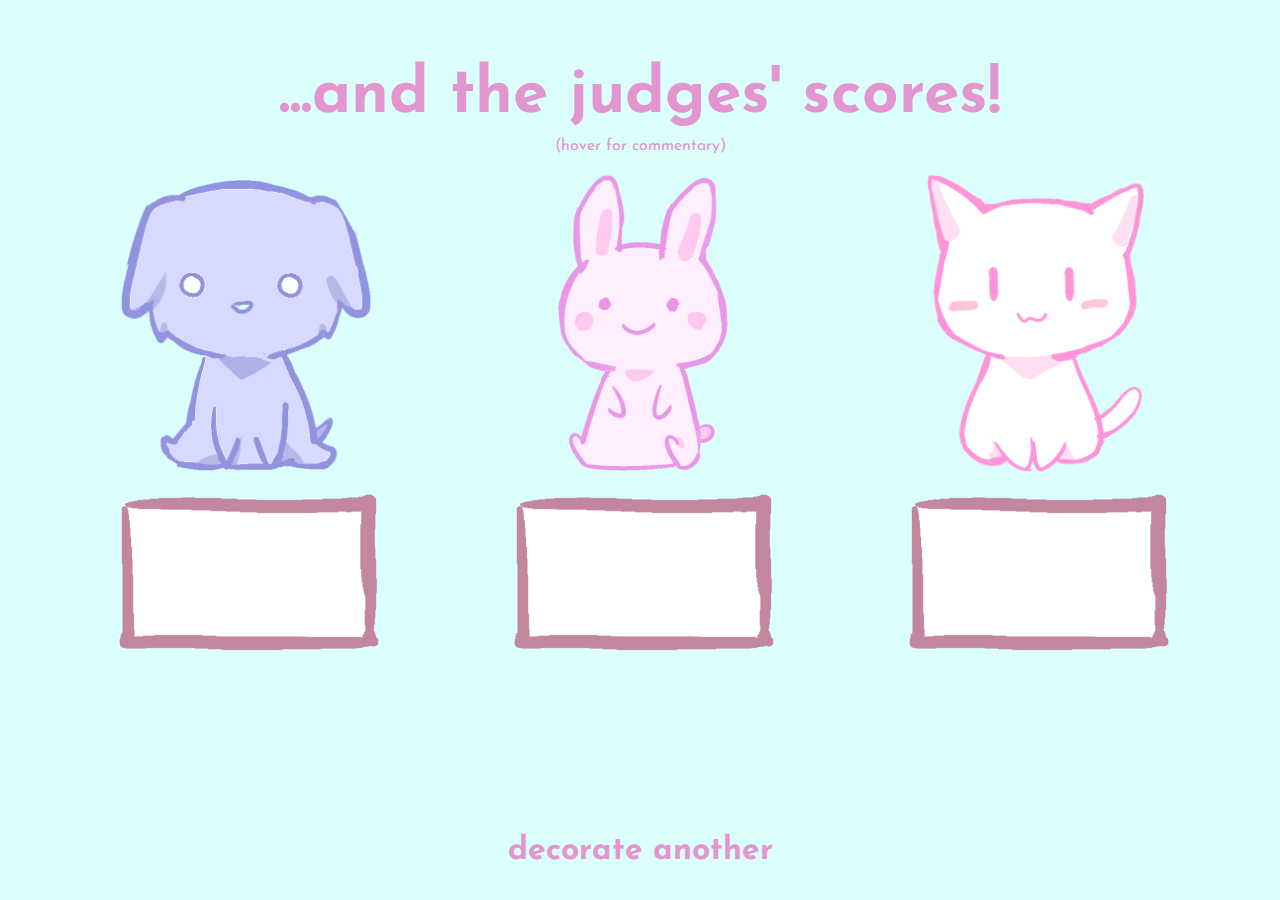
==== index2.html @ f5753743 "added judges" ====
<!DOCTYPE html>
<head>
  <title>Alarm Clock</title>
  <link rel="stylesheet" href="style2.css">
  
  <script src="https://ajax.googleapis.com/ajax/libs/jquery/3.2.1/jquery.min.js"></script>
  <script type="text/javascript" src="script2.js"></script>
  <link href="https://fonts.googleapis.com/css?family=Josefin+Sans" rel="stylesheet">
  <link href="https://fonts.googleapis.com/css?family=Gloria+Hallelujah" rel="stylesheet">
</head>
    <body>
    	<div class="content">
    		<div class="text-container">
				<h1>...and the judges' scores!</h1>
				<p>(hover for commentary)</p>
			</div>
			<div class="judge-container">
				<div class="judge" id="dog">
			      <img src="cakedoge.png">
			      <div class="box" id="1">
			      	<img src="cakebox.png">
			      	<div class="centered hide" id="j1"></div>
			      </div>
			    </div>
			    <div class="judge" id="bun">
			      <img src="cakebun.png">
			      <div class="box" id="2">
			      	<img src="cakebox.png">
			      	<div class="centered hide" id="j2"></div>
			      </div>
			    </div>
			    <div class="judge" id="cat">
			      <img src="cakecat.png">
			      <div class="box" id="3">
			      	<img src="cakebox.png">
			      	<div class="centered hide" id="j3"></div>
			      </div>
			    </div>
			</div>
<!-- 			<div class="judge-container>
				<div class="box"><img src="cakebox.png"></div>
				<div class="box"><img src="cakebox.png"></div>
				<div class="box"><img src="cakebox.png"></div>
			</div> -->
			<div class="text-container">
				<h2>decorate another</h2>
			</div>
    	</div>
     </body>
</html>
---- style2.css ----
body{
	padding:0;
	margin:0;	
	font-family: 'Josefin Sans', sans-serif;
	background-color: #dafffc;
}

.content{
/*		min-width: 30%;*/
	width: 100%;
	height: 100vh;
	position: relative;
	margin: 0 auto;
	max-height: 100vh;
}

/*.text-container{
	opacity: 1;
}*/

h1{
	margin-top: 0;
	padding-top: 5%;
	text-align: center;
	color: 	#e295ce;
	position: relative;
	top: 10%;
	font-size: 4em;
	margin-bottom: 10px;
}

p{
	margin-top: 0;
	text-align: center;
	color: 	#e295ce;
	margin-bottom: 20px;
}

h2{
	margin-top: 0;
	text-align: center;
	color: 	#e295ce;
	position: absolute;
  	bottom: 0;
  	left: 50%;
  	transform: translate(-50%, -20%);
	font-size: 2em;
}

.judge-container{
/*	top: 20%;*/
	display: flex;
	justify-content: space-evenly;
	align-items: center;
	flex: 1;
/*	margin-left: 8rem; */
	/*set distance between items: 50 px*/
}

.judge{
/*	margin-right: 8rem;*/
	height: 300px;
    max-width: 300px;
    display:block;
/*    white-space: nowrap;
    text-align: center; margin: 1em 0;*/
/*    margin: 1rem;*/
}

.judge img{
/*	width: 100%;*/
	max-width:100%;
	max-height:100%;
	margin:auto;
  	display:block;
/*  	vertical-align: middle;*/
}

.box{
	width: 100%;
	position: relative;
	text-align: center;
}

.centered{
	font-family: 'Gloria Hallelujah', cursive;
	font-size: 30px;
	font-size: 10vw;
	position: absolute;
    top: 50%;
    left: 50%;
    transform: translate(-50%, -50%);
    color: #8c6173;
    transition: opacity 1s linear;
}

.hide{
	opacity: 0;
}

.show{
	opacity: 1;
}
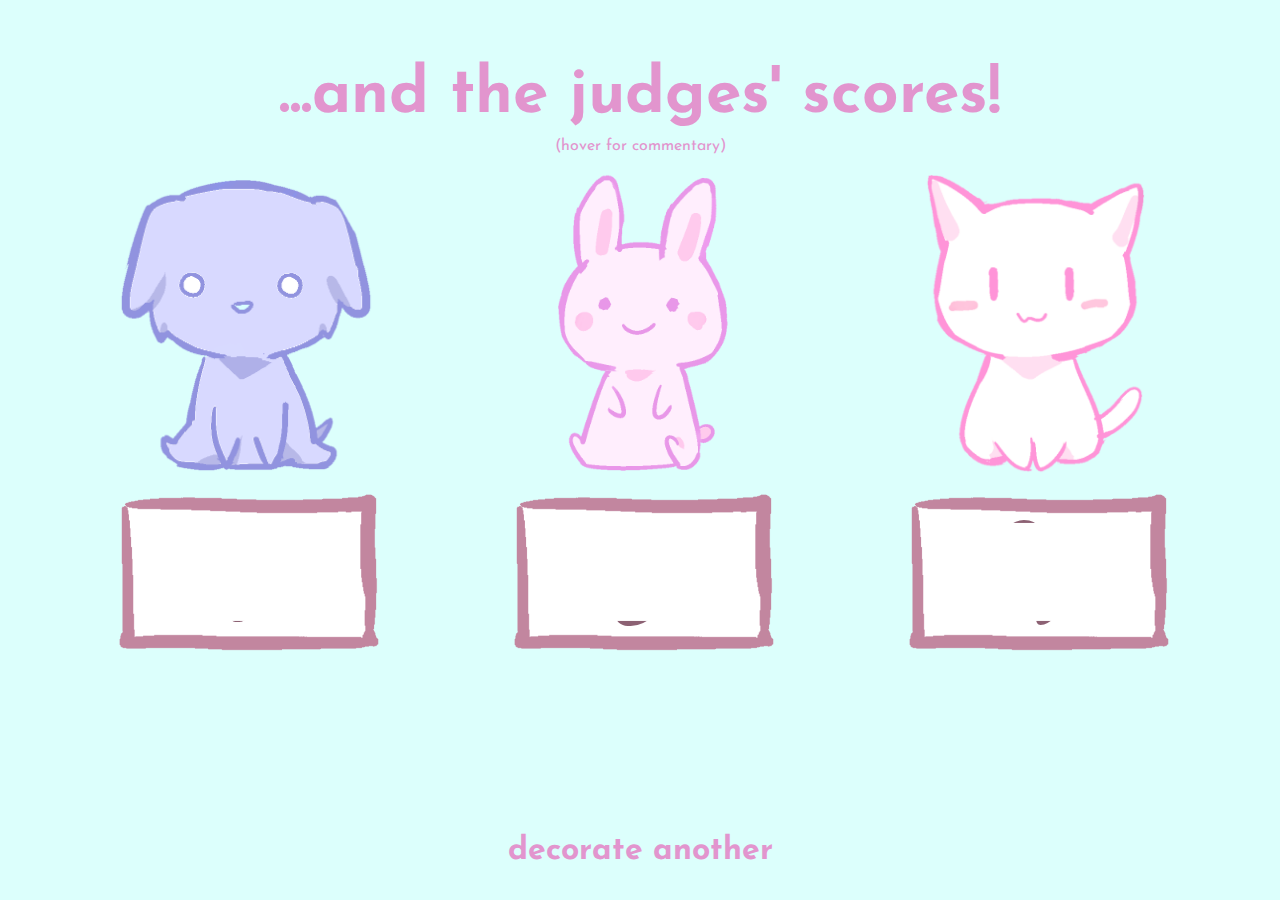
==== commit 17d7abd5: "fixed things" ====
--- a/index2.html
+++ b/index2.html
@@ -20,6 +20,7 @@
 			      <div class="box" id="1">
 			      	<img src="cakebox.png">
 			      	<div class="centered hide" id="j1"></div>
+			      	<div class="whitebox" id="w1"></div>
 			      </div>
 			    </div>
 			    <div class="judge" id="bun">
@@ -27,6 +28,7 @@
 			      <div class="box" id="2">
 			      	<img src="cakebox.png">
 			      	<div class="centered hide" id="j2"></div>
+			      	<div class="whitebox" id="w2"></div>
 			      </div>
 			    </div>
 			    <div class="judge" id="cat">
@@ -34,6 +36,7 @@
 			      <div class="box" id="3">
 			      	<img src="cakebox.png">
 			      	<div class="centered hide" id="j3"></div>
+			      	<div class="whitebox" id="w3"></div>
 			      </div>
 			    </div>
 			</div>
--- a/style2.css
+++ b/style2.css
@@ -2,7 +2,7 @@
 	padding:0;
 	margin:0;	
 	font-family: 'Josefin Sans', sans-serif;
-	background-color: #dafffc;
+	background-color: #dcfffc;
 }
 
 .content{
@@ -82,6 +82,17 @@
 	text-align: center;
 }
 
+.whitebox{
+	width: 50%;
+	height:50%;
+    position: absolute;
+    top: 50%;
+    left: 50%;
+    transition: all 1s linear;
+    transform: translate(-50%, -50%);
+    background-color: white;
+}
+
 .centered{
 	font-family: 'Gloria Hallelujah', cursive;
 	font-size: 30px;
@@ -94,13 +105,13 @@
     transition: opacity 1s linear;
 }
 
-.hide{
+/*.hide{
 	opacity: 0;
 }
 
 .show{
 	opacity: 1;
-}
+}*/
 
 
 
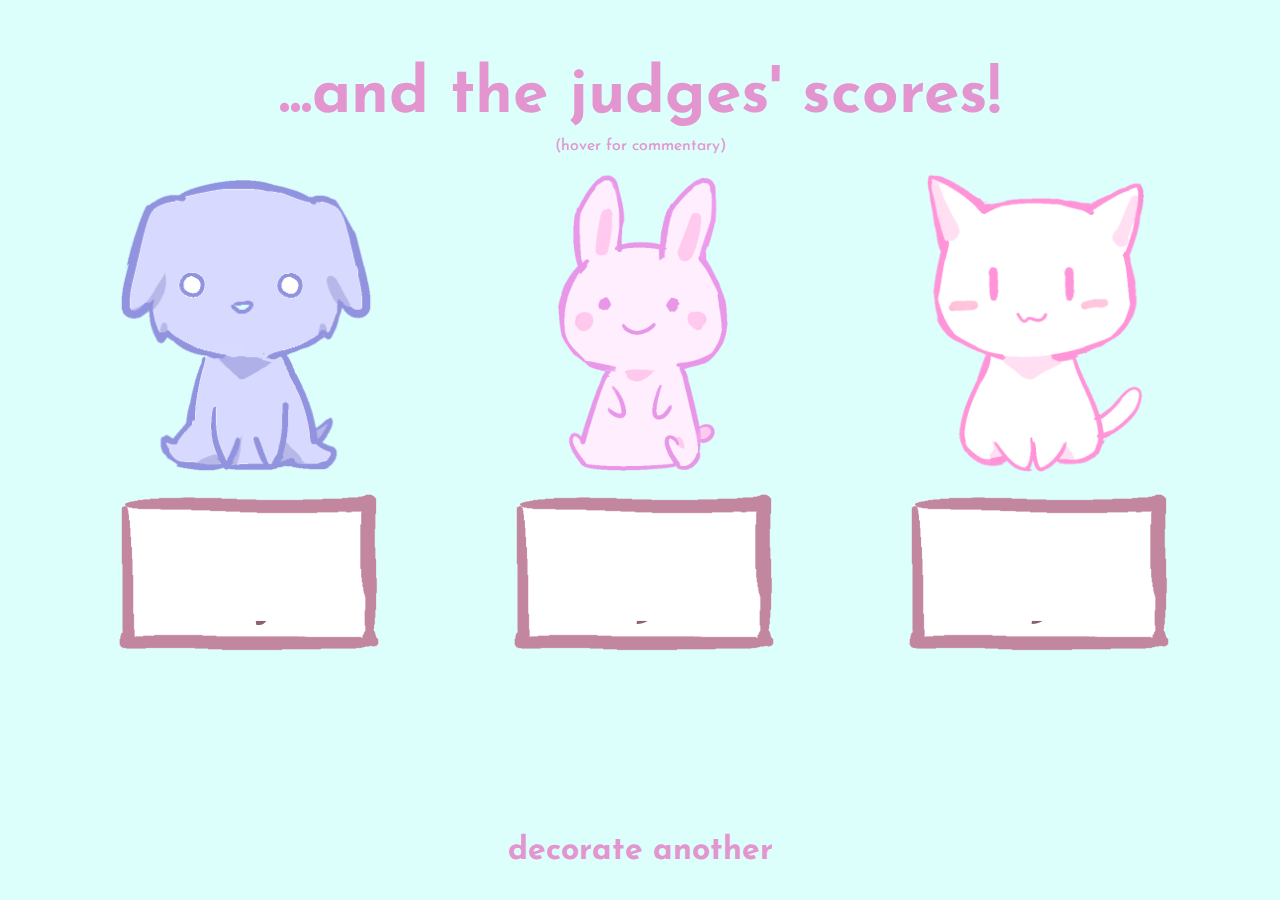
==== commit 5f27fbf3: "Decoration..Colors!" ====
--- a/index2.html
+++ b/index2.html
@@ -1,6 +1,6 @@
 <!DOCTYPE html>
 <head>
-  <title>Alarm Clock</title>
+  <title>Cake!</title>
   <link rel="stylesheet" href="style2.css">
   
   <script src="https://ajax.googleapis.com/ajax/libs/jquery/3.2.1/jquery.min.js"></script>
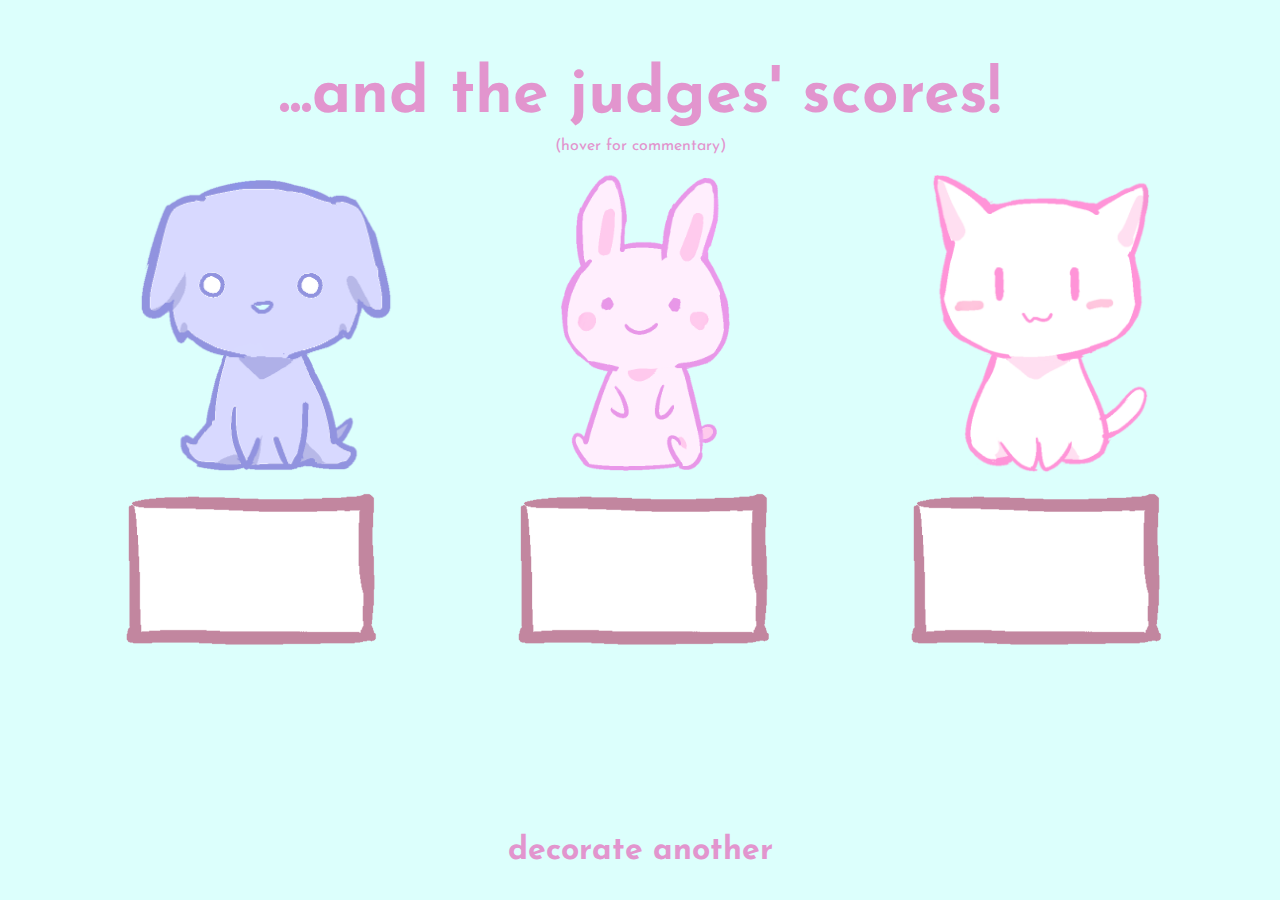
==== commit 71f32cf9: "fixed things" ====
--- a/index2.html
+++ b/index2.html
@@ -16,28 +16,37 @@
 			</div>
 			<div class="judge-container">
 				<div class="judge" id="dog">
-			      <img src="cakedoge.png">
-			      <div class="box" id="1">
-			      	<img src="cakebox.png">
-			      	<div class="centered hide" id="j1"></div>
-			      	<div class="whitebox" id="w1"></div>
-			      </div>
+					<div class="image">
+			    		<img class="body" src="dogebod.png" style="left:10%;">
+						<img class="head" src="dogehead.png" style="left:10%;">			    		
+					</div>
+			    	<div class="box" id="1">
+			      		<img src="cakebox.png">
+			      		<div class="centered hide" id="j1"></div>
+			      		<div class="whitebox" id="w1"></div>
+			      	</div>
 			    </div>
 			    <div class="judge" id="bun">
-			      <img src="cakebun.png">
-			      <div class="box" id="2">
-			      	<img src="cakebox.png">
-			      	<div class="centered hide" id="j2"></div>
-			      	<div class="whitebox" id="w2"></div>
-			      </div>
+			      	<div class="image">
+			    		<img class="body" src="bunbod.png" style="left:20%;">
+			    		<img class="head" src="bunhead.png" style="left:20%;">
+					</div>
+			    	<div class="box" id="2">
+				      	<img src="cakebox.png">
+				      	<div class="centered hide" id="j2"></div>
+				      	<div class="whitebox" id="w2"></div>
+			     	 </div>
 			    </div>
 			    <div class="judge" id="cat">
-			      <img src="cakecat.png">
-			      <div class="box" id="3">
-			      	<img src="cakebox.png">
-			      	<div class="centered hide" id="j3"></div>
-			      	<div class="whitebox" id="w3"></div>
-			      </div>
+			     	 <div class="image">
+			    		<img class="body" src="catbod.png" style="left:15%;">
+			    		<img class="head" src="cathead.png" style="left:15%;">
+					</div>
+			     	 <div class="box" id="3">
+			      		<img src="cakebox.png">
+			      		<div class="centered hide" id="j3"></div>
+			      		<div class="whitebox" id="w3"></div>
+			     	 </div>
 			    </div>
 			</div>
 <!-- 			<div class="judge-container>
--- a/style2.css
+++ b/style2.css
@@ -60,11 +60,32 @@
 .judge{
 /*	margin-right: 8rem;*/
 	height: 300px;
-    max-width: 300px;
+    max-width: 290px;
     display:block;
 /*    white-space: nowrap;
     text-align: center; margin: 1em 0;*/
 /*    margin: 1rem;*/
+}
+
+.image{
+	display: block;
+	position: relative;
+	height: 100%;
+	width: 100%;
+
+}
+
+.head{
+	display: block;
+	position: absolute;
+	transition: all 1s linear;
+	top:0;
+}
+
+.body{
+	display: block;
+	position: absolute;
+	top:0;
 }
 
 .judge img{
@@ -84,7 +105,7 @@
 
 .whitebox{
 	width: 50%;
-	height:50%;
+	height:60%;
     position: absolute;
     top: 50%;
     left: 50%;
@@ -95,8 +116,7 @@
 
 .centered{
 	font-family: 'Gloria Hallelujah', cursive;
-	font-size: 30px;
-	font-size: 10vw;
+	font-size: 8.5vw;
 	position: absolute;
     top: 50%;
     left: 50%;
